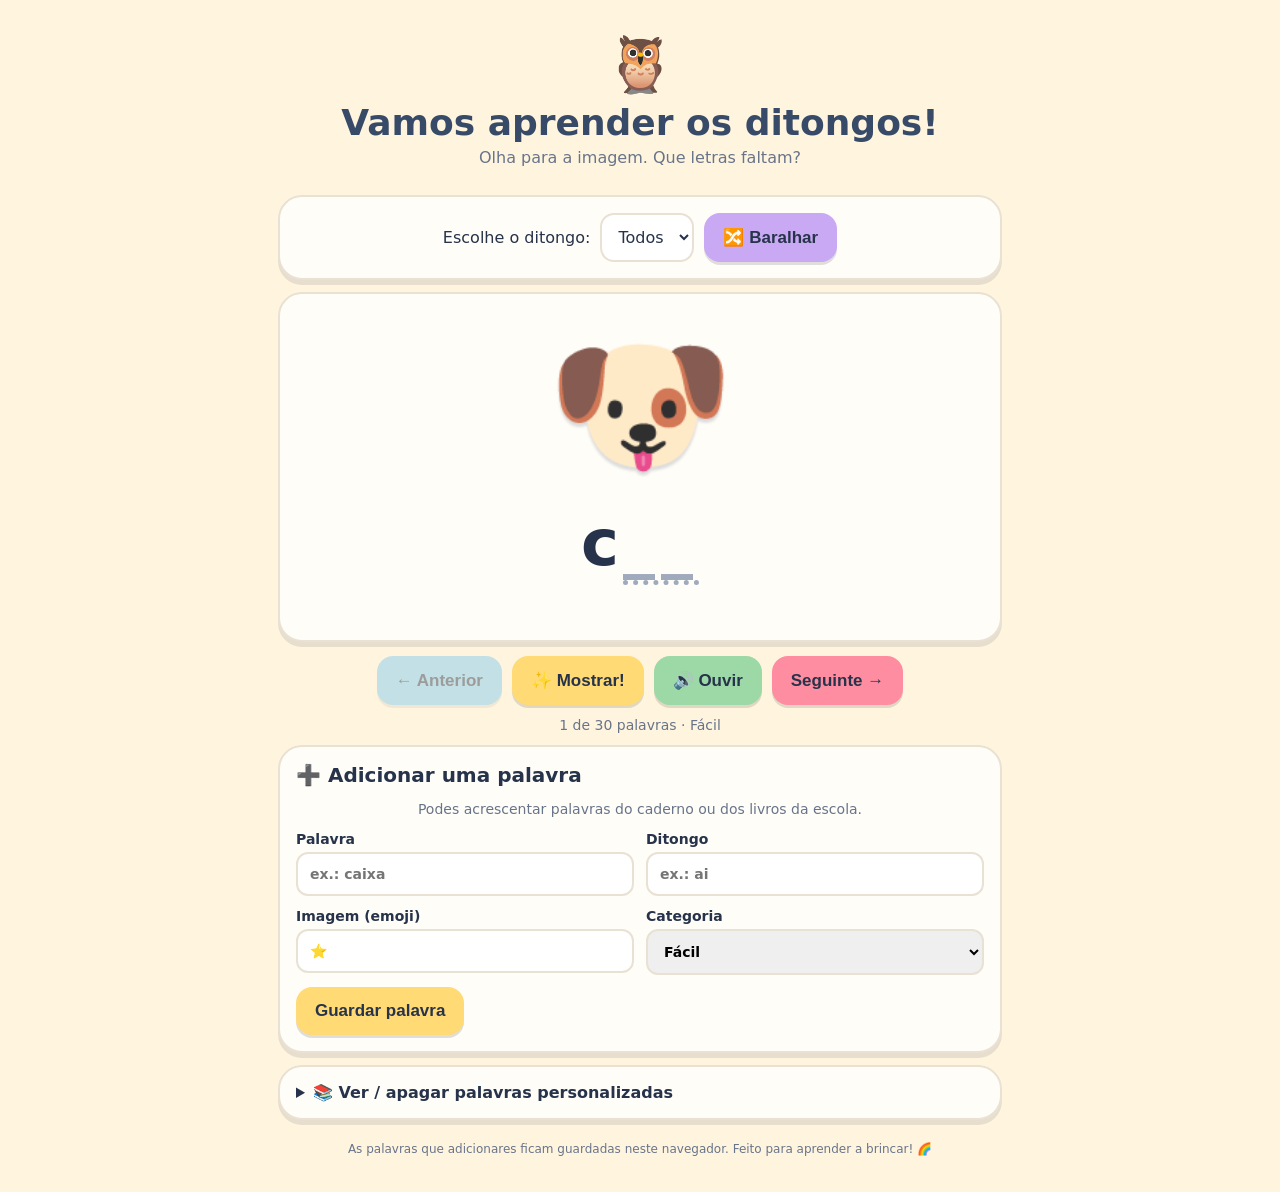
==== index.html @ ad89d629 "first pass" ====
<!doctype html>
<html lang="pt-PT">
<head>
<meta charset="utf-8"><meta name="viewport" content="width=device-width,initial-scale=1,viewport-fit=cover">
<meta name="theme-color" content="#fff5df"><title>Vamos aprender os ditongos!</title>
<style>
:root{--ink:#26334a;--muted:#68748a;--paper:#fffdf8;--bg:#fff5df;--pink:#ff8da1;--blue:#7bc8ef;--green:#9dd9a6;--yellow:#ffda75;--purple:#c9a8f4;--border:#e9e1d3}
*{box-sizing:border-box}body{margin:0;background:var(--bg);color:var(--ink);font-family:ui-rounded,"SF Pro Rounded",system-ui,-apple-system,sans-serif;min-height:100vh}
main{max-width:760px;margin:auto;padding:20px 18px 36px}.top{text-align:center;padding:12px 0 16px}.top .mascot{font-size:55px}.top h1{font-size:clamp(25px,6vw,36px);margin:5px 0;color:#374a68}.top p{margin:0;color:var(--muted)}
.panel{background:var(--paper);border:2px solid var(--border);border-radius:24px;padding:16px;box-shadow:0 5px 0 #e8dece;margin:12px 0}.toolbar{display:flex;gap:10px;flex-wrap:wrap;align-items:center;justify-content:center}.toolbar select{padding:12px;border-radius:14px;border:2px solid var(--border);font:inherit;color:var(--ink);background:white}
.card{min-height:350px;display:flex;flex-direction:column;align-items:center;justify-content:center;text-align:center;position:relative;padding:18px}.picture{font-size:clamp(90px,20vw,150px);line-height:1.2;filter:drop-shadow(0 4px 1px #ddd)}.prompt{font-size:clamp(38px,10vw,64px);letter-spacing:4px;font-weight:900;margin:12px 0 4px}.blank{color:#a0aabd;border-bottom:5px dotted #a0aabd;letter-spacing:6px}.target{color:#e66a86;background:#fff0f2;border-radius:12px;padding:0 7px}.answer{font-size:18px;color:var(--muted);min-height:28px;margin-top:8px}.buttons{display:flex;gap:10px;justify-content:center;flex-wrap:wrap;margin-top:14px}.button{border:0;border-radius:16px;padding:14px 19px;font-size:17px;font-weight:800;cursor:pointer;color:var(--ink);box-shadow:0 3px 0 rgba(0,0,0,.12);touch-action:manipulation}.button:active{transform:translateY(2px);box-shadow:none}.primary{background:var(--yellow)}.secondary{background:var(--blue)}.pink{background:var(--pink)}.green{background:var(--green)}.purple{background:var(--purple)}.button:disabled{opacity:.45;cursor:default}.count{text-align:center;color:var(--muted);font-size:14px;margin:12px}.small{text-align:center;color:var(--muted);font-size:14px}.formgrid{display:grid;grid-template-columns:1fr 1fr;gap:12px}.formgrid label{font-weight:700;font-size:14px}.formgrid input,.formgrid select{width:100%;padding:12px;border:2px solid var(--border);border-radius:12px;font:inherit;margin-top:5px}.formgrid .wide{grid-column:1/-1}.addhead{display:flex;align-items:center;justify-content:space-between;gap:8px}.addhead h2{font-size:20px;margin:0}.listdetails{margin-top:8px}.listdetails summary{cursor:pointer;font-weight:700}.wordlist{display:flex;gap:7px;flex-wrap:wrap;margin-top:12px}.chip{background:#f0ecff;padding:7px 10px;border-radius:12px;font-size:14px}.chip button{border:0;background:none;color:#a04455;cursor:pointer;font-size:16px;margin-left:4px}.footer{text-align:center;color:var(--muted);font-size:12px;margin-top:22px}
@media(max-width:520px){main{padding:12px}.panel{padding:12px}.formgrid{grid-template-columns:1fr}.formgrid .wide{grid-column:auto}.card{min-height:300px}.button{padding:13px 15px}}
</style></head><body><main>
<header class="top"><div class="mascot">🦉</div><h1>Vamos aprender os ditongos!</h1><p>Olha para a imagem. Que letras faltam?</p></header>
<section class="panel toolbar"><label for="filter">Escolhe o ditongo:</label><select id="filter"><option value="all">Todos</option></select><button class="button purple" id="shuffle">🔀 Baralhar</button></section>
<section class="panel card" aria-live="polite"><div id="picture" class="picture">🐶</div><div id="prompt" class="prompt">C<span class="blank">__</span></div><div id="answer" class="answer"></div></section>
<div class="buttons"><button class="button secondary" id="prev">← Anterior</button><button class="button primary" id="reveal">✨ Mostrar!</button><button class="button green" id="speak">🔊 Ouvir</button><button class="button pink" id="next">Seguinte →</button></div>
<div id="count" class="count"></div>
<section class="panel"><div class="addhead"><h2>➕ Adicionar uma palavra</h2></div><p class="small">Podes acrescentar palavras do caderno ou dos livros da escola.</p><form id="addForm" class="formgrid"><label>Palavra<input id="word" placeholder="ex.: caixa" required></label><label>Ditongo<input id="dip" placeholder="ex.: ai" required></label><label>Imagem (emoji)<input id="emoji" placeholder="📦" maxlength="8" value="⭐"></label><label>Categoria<select id="level"><option>Fácil</option><option>Intermédio</option><option>Avançado</option></select></label><div class="wide"><button class="button primary" type="submit">Guardar palavra</button></div></form></section>
<section class="panel listdetails"><details><summary>📚 Ver / apagar palavras personalizadas</summary><div id="customList" class="wordlist"></div></details></section>
<div class="footer">As palavras que adicionares ficam guardadas neste navegador. Feito para aprender a brincar! 🌈</div>
</main>
<script>
const starter=[
['cão','ão','🐶','Fácil'],['pão','ão','🍞','Fácil'],['mão','ão','✋','Fácil'],['chão','ão','🟫','Fácil'],['mãe','ãe','👩','Fácil'],['pai','ai','👨','Fácil'],['mais','ai','➕','Fácil'],['pau','au','🪵','Fácil'],['mau','au','😈','Fácil'],['rei','ei','👑','Fácil'],['seis','ei','6️⃣','Fácil'],['leite','ei','🥛','Fácil'],['peixe','ei','🐟','Fácil'],['meu','eu','🧸','Fácil'],['céu','eu','🌤️','Fácil'],['deu','eu','🎁','Fácil'],['boi','oi','🐂','Fácil'],['dois','oi','2️⃣','Fácil'],['foi','oi','🚶','Fácil'],['sou','ou','🙋','Fácil'],['vou','ou','🚶','Fácil'],['ou','ou','🔀','Fácil'],['aula','au','🏫','Intermédio'],['caixa','ai','📦','Intermédio'],['rainha','ai','👸','Intermédio'],['noite','oi','🌙','Intermédio'],['oito','oi','8️⃣','Intermédio'],['limões','ões','🍋','Intermédio'],['coração','ão','❤️','Intermédio'],['avião','ão','✈️','Intermédio']
].map(([word,dip,emoji,level])=>({word,dip,emoji,level,custom:false}));
let custom=JSON.parse(localStorage.getItem('diph_custom')||'[]');let deck=[...starter,...custom];let revealed=false,index=0,filtered='all';
const $=id=>document.getElementById(id);
function save(){localStorage.setItem('diph_custom',JSON.stringify(custom));deck=[...starter,...custom]}
function options(){let dips=[...new Set(deck.map(x=>x.dip))].sort((a,b)=>a.localeCompare(b,'pt'));$('filter').innerHTML='<option value="all">Todos</option>'+dips.map(x=>`<option value="${esc(x)}">${esc(x)}</option>`).join('')}
function esc(s){return String(s).replace(/[&<>"']/g,c=>({'&':'&amp;','<':'&lt;','>':'&gt;','"':'&quot;',"'":'&#39;'}[c]))}
function active(){return deck.filter(x=>filtered==='all'||x.dip.toLowerCase()===filtered.toLowerCase())}
function show(){let a=active();if(!a.length){$('picture').textContent='🤔';$('prompt').textContent='';$('answer').textContent='Não há palavras para este filtro.';$('count').textContent='';return}index=Math.max(0,Math.min(index,a.length-1));let x=a[index];$('picture').textContent=x.emoji||'⭐';let pos=x.word.toLowerCase().indexOf(x.dip.toLowerCase());if(pos<0){$('prompt').innerHTML=esc(x.word);$('answer').textContent='(O ditongo não foi encontrado na palavra.)'}else{let before=x.word.slice(0,pos),after=x.word.slice(pos+x.dip.length);$('prompt').innerHTML=esc(before)+'<span class="blank">'+(revealed?'<span class="target">'+esc(x.dip)+'</span>':'__')+'</span>'+esc(after);$('answer').textContent=revealed?'Muito bem! '+x.word:' '} $('count').textContent=`${index+1} de ${a.length} palavras · ${x.level||'Personalizada'}`;$('reveal').textContent=revealed?'🙈 Esconder':'✨ Mostrar!';$('prev').disabled=index===0;$('next').disabled=index===a.length-1}
function renderList(){let el=$('customList');if(!custom.length){el.innerHTML='<span class="small">Ainda não adicionaste palavras.</span>';return}el.innerHTML=custom.map((x,i)=>`<span class="chip">${esc(x.emoji)} ${esc(x.word)} (${esc(x.dip)}) <button aria-label="Apagar ${esc(x.word)}" data-del="${i}">×</button></span>`).join('');el.querySelectorAll('[data-del]').forEach(b=>b.onclick=()=>{custom.splice(+b.dataset.del,1);save();options();renderList();index=0;show()})}
$('filter').onchange=e=>{filtered=e.target.value;index=0;revealed=false;show()};$('reveal').onclick=()=>{revealed=!revealed;show()};$('next').onclick=()=>{index++;revealed=false;show()};$('prev').onclick=()=>{index--;revealed=false;show()};$('shuffle').onclick=()=>{let a=active();for(let i=a.length-1;i>0;i--){let j=Math.floor(Math.random()*(i+1));[a[i],a[j]]=[a[j],a[i]]}let first=a[0];if(first){let all=deck.filter(x=>filtered==='all'||x.dip.toLowerCase()===filtered.toLowerCase());index=all.indexOf(first)}revealed=false;show()};
$('speak').onclick=()=>{let a=active(),x=a[index];if(!x||!('speechSynthesis'in window))return;window.speechSynthesis.cancel();let u=new SpeechSynthesisUtterance(x.word);u.lang='pt-PT';let voices=window.speechSynthesis.getVoices();let v=voices.find(v=>v.lang==='pt-PT');if(v)u.voice=v;window.speechSynthesis.speak(u)};
$('addForm').onsubmit=e=>{e.preventDefault();let word=$('word').value.trim(),dip=$('dip').value.trim();if(!word||!dip)return;if(!word.toLowerCase().includes(dip.toLowerCase())){alert('O ditongo tem de aparecer dentro da palavra. Confirma a palavra e o ditongo.');return}custom.push({word,dip,emoji:$('emoji').value.trim()||'⭐',level:$('level').value,custom:true});save();options();renderList();$('addForm').reset();$('emoji').value='⭐';filtered='all';$('filter').value='all';index=deck.length-1;revealed=false;show()};
options();renderList();show();if('speechSynthesis'in window)window.speechSynthesis.onvoiceschanged=()=>{};
</script></body></html>
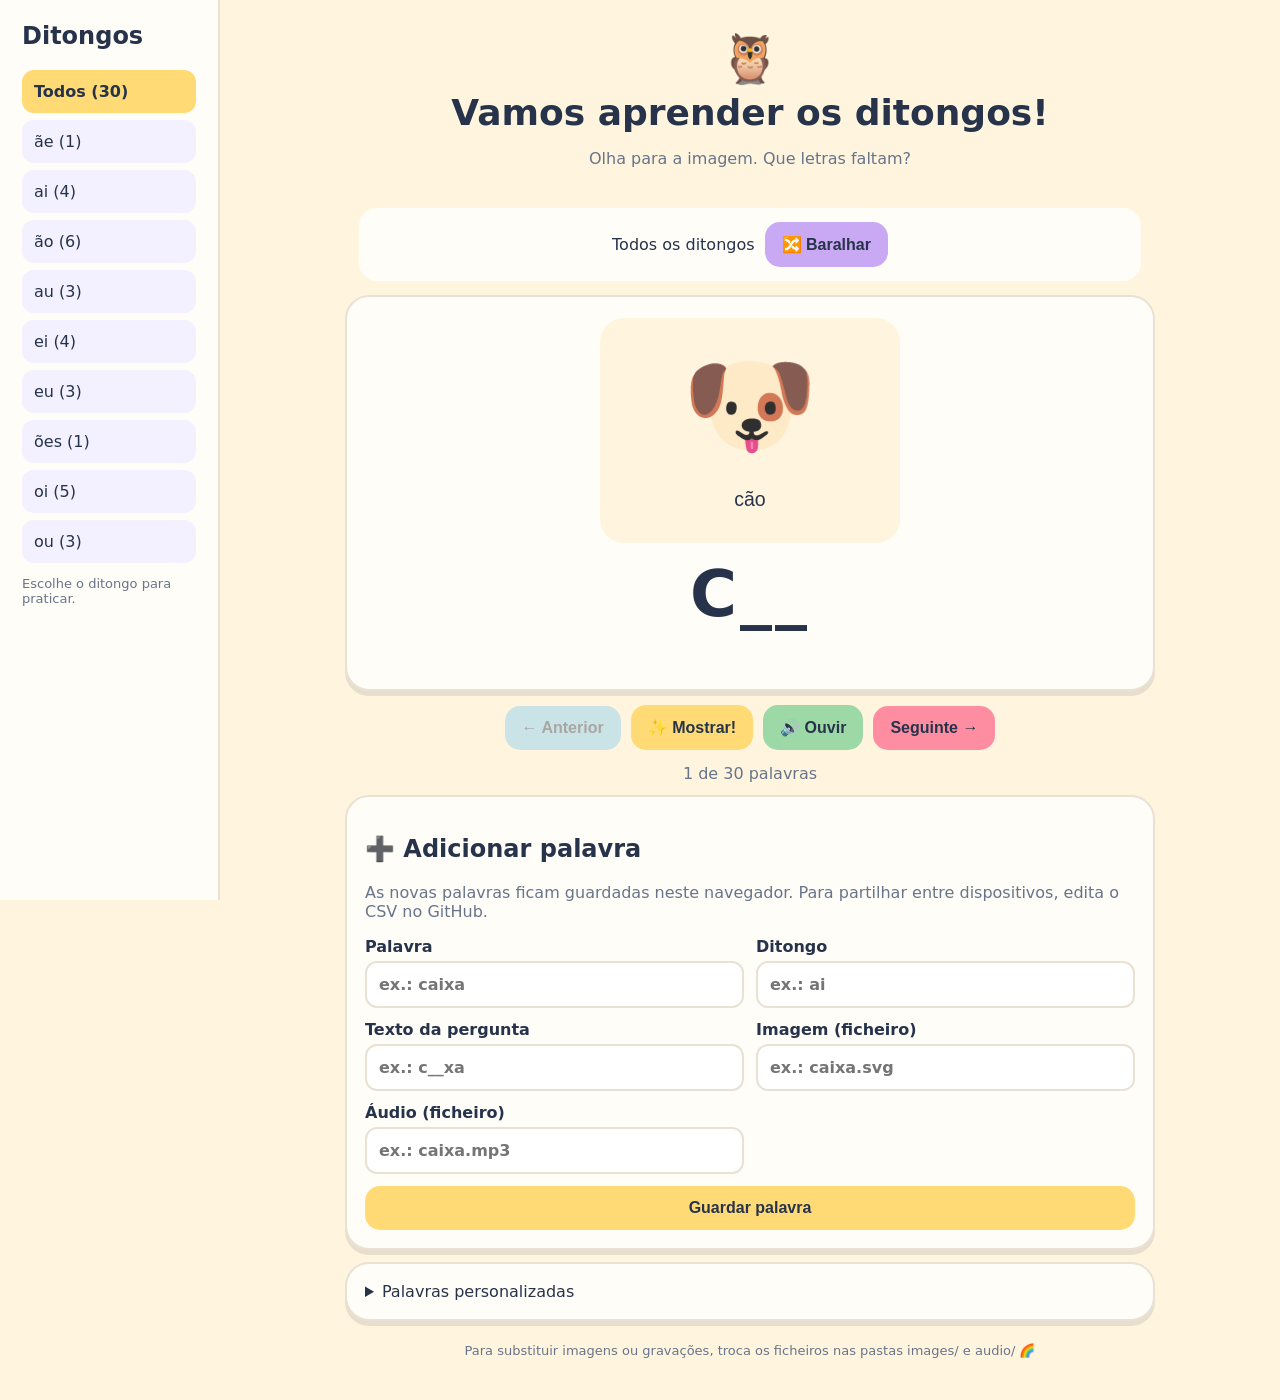
==== commit 9ce3dd59: "phase 2" ====
--- a/index.html
+++ b/index.html
@@ -1,39 +1 @@
-<!doctype html>
-<html lang="pt-PT">
-<head>
-<meta charset="utf-8"><meta name="viewport" content="width=device-width,initial-scale=1,viewport-fit=cover">
-<meta name="theme-color" content="#fff5df"><title>Vamos aprender os ditongos!</title>
-<style>
-:root{--ink:#26334a;--muted:#68748a;--paper:#fffdf8;--bg:#fff5df;--pink:#ff8da1;--blue:#7bc8ef;--green:#9dd9a6;--yellow:#ffda75;--purple:#c9a8f4;--border:#e9e1d3}
-*{box-sizing:border-box}body{margin:0;background:var(--bg);color:var(--ink);font-family:ui-rounded,"SF Pro Rounded",system-ui,-apple-system,sans-serif;min-height:100vh}
-main{max-width:760px;margin:auto;padding:20px 18px 36px}.top{text-align:center;padding:12px 0 16px}.top .mascot{font-size:55px}.top h1{font-size:clamp(25px,6vw,36px);margin:5px 0;color:#374a68}.top p{margin:0;color:var(--muted)}
-.panel{background:var(--paper);border:2px solid var(--border);border-radius:24px;padding:16px;box-shadow:0 5px 0 #e8dece;margin:12px 0}.toolbar{display:flex;gap:10px;flex-wrap:wrap;align-items:center;justify-content:center}.toolbar select{padding:12px;border-radius:14px;border:2px solid var(--border);font:inherit;color:var(--ink);background:white}
-.card{min-height:350px;display:flex;flex-direction:column;align-items:center;justify-content:center;text-align:center;position:relative;padding:18px}.picture{font-size:clamp(90px,20vw,150px);line-height:1.2;filter:drop-shadow(0 4px 1px #ddd)}.prompt{font-size:clamp(38px,10vw,64px);letter-spacing:4px;font-weight:900;margin:12px 0 4px}.blank{color:#a0aabd;border-bottom:5px dotted #a0aabd;letter-spacing:6px}.target{color:#e66a86;background:#fff0f2;border-radius:12px;padding:0 7px}.answer{font-size:18px;color:var(--muted);min-height:28px;margin-top:8px}.buttons{display:flex;gap:10px;justify-content:center;flex-wrap:wrap;margin-top:14px}.button{border:0;border-radius:16px;padding:14px 19px;font-size:17px;font-weight:800;cursor:pointer;color:var(--ink);box-shadow:0 3px 0 rgba(0,0,0,.12);touch-action:manipulation}.button:active{transform:translateY(2px);box-shadow:none}.primary{background:var(--yellow)}.secondary{background:var(--blue)}.pink{background:var(--pink)}.green{background:var(--green)}.purple{background:var(--purple)}.button:disabled{opacity:.45;cursor:default}.count{text-align:center;color:var(--muted);font-size:14px;margin:12px}.small{text-align:center;color:var(--muted);font-size:14px}.formgrid{display:grid;grid-template-columns:1fr 1fr;gap:12px}.formgrid label{font-weight:700;font-size:14px}.formgrid input,.formgrid select{width:100%;padding:12px;border:2px solid var(--border);border-radius:12px;font:inherit;margin-top:5px}.formgrid .wide{grid-column:1/-1}.addhead{display:flex;align-items:center;justify-content:space-between;gap:8px}.addhead h2{font-size:20px;margin:0}.listdetails{margin-top:8px}.listdetails summary{cursor:pointer;font-weight:700}.wordlist{display:flex;gap:7px;flex-wrap:wrap;margin-top:12px}.chip{background:#f0ecff;padding:7px 10px;border-radius:12px;font-size:14px}.chip button{border:0;background:none;color:#a04455;cursor:pointer;font-size:16px;margin-left:4px}.footer{text-align:center;color:var(--muted);font-size:12px;margin-top:22px}
-@media(max-width:520px){main{padding:12px}.panel{padding:12px}.formgrid{grid-template-columns:1fr}.formgrid .wide{grid-column:auto}.card{min-height:300px}.button{padding:13px 15px}}
-</style></head><body><main>
-<header class="top"><div class="mascot">🦉</div><h1>Vamos aprender os ditongos!</h1><p>Olha para a imagem. Que letras faltam?</p></header>
-<section class="panel toolbar"><label for="filter">Escolhe o ditongo:</label><select id="filter"><option value="all">Todos</option></select><button class="button purple" id="shuffle">🔀 Baralhar</button></section>
-<section class="panel card" aria-live="polite"><div id="picture" class="picture">🐶</div><div id="prompt" class="prompt">C<span class="blank">__</span></div><div id="answer" class="answer"></div></section>
-<div class="buttons"><button class="button secondary" id="prev">← Anterior</button><button class="button primary" id="reveal">✨ Mostrar!</button><button class="button green" id="speak">🔊 Ouvir</button><button class="button pink" id="next">Seguinte →</button></div>
-<div id="count" class="count"></div>
-<section class="panel"><div class="addhead"><h2>➕ Adicionar uma palavra</h2></div><p class="small">Podes acrescentar palavras do caderno ou dos livros da escola.</p><form id="addForm" class="formgrid"><label>Palavra<input id="word" placeholder="ex.: caixa" required></label><label>Ditongo<input id="dip" placeholder="ex.: ai" required></label><label>Imagem (emoji)<input id="emoji" placeholder="📦" maxlength="8" value="⭐"></label><label>Categoria<select id="level"><option>Fácil</option><option>Intermédio</option><option>Avançado</option></select></label><div class="wide"><button class="button primary" type="submit">Guardar palavra</button></div></form></section>
-<section class="panel listdetails"><details><summary>📚 Ver / apagar palavras personalizadas</summary><div id="customList" class="wordlist"></div></details></section>
-<div class="footer">As palavras que adicionares ficam guardadas neste navegador. Feito para aprender a brincar! 🌈</div>
-</main>
-<script>
-const starter=[
-['cão','ão','🐶','Fácil'],['pão','ão','🍞','Fácil'],['mão','ão','✋','Fácil'],['chão','ão','🟫','Fácil'],['mãe','ãe','👩','Fácil'],['pai','ai','👨','Fácil'],['mais','ai','➕','Fácil'],['pau','au','🪵','Fácil'],['mau','au','😈','Fácil'],['rei','ei','👑','Fácil'],['seis','ei','6️⃣','Fácil'],['leite','ei','🥛','Fácil'],['peixe','ei','🐟','Fácil'],['meu','eu','🧸','Fácil'],['céu','eu','🌤️','Fácil'],['deu','eu','🎁','Fácil'],['boi','oi','🐂','Fácil'],['dois','oi','2️⃣','Fácil'],['foi','oi','🚶','Fácil'],['sou','ou','🙋','Fácil'],['vou','ou','🚶','Fácil'],['ou','ou','🔀','Fácil'],['aula','au','🏫','Intermédio'],['caixa','ai','📦','Intermédio'],['rainha','ai','👸','Intermédio'],['noite','oi','🌙','Intermédio'],['oito','oi','8️⃣','Intermédio'],['limões','ões','🍋','Intermédio'],['coração','ão','❤️','Intermédio'],['avião','ão','✈️','Intermédio']
-].map(([word,dip,emoji,level])=>({word,dip,emoji,level,custom:false}));
-let custom=JSON.parse(localStorage.getItem('diph_custom')||'[]');let deck=[...starter,...custom];let revealed=false,index=0,filtered='all';
-const $=id=>document.getElementById(id);
-function save(){localStorage.setItem('diph_custom',JSON.stringify(custom));deck=[...starter,...custom]}
-function options(){let dips=[...new Set(deck.map(x=>x.dip))].sort((a,b)=>a.localeCompare(b,'pt'));$('filter').innerHTML='<option value="all">Todos</option>'+dips.map(x=>`<option value="${esc(x)}">${esc(x)}</option>`).join('')}
-function esc(s){return String(s).replace(/[&<>"']/g,c=>({'&':'&amp;','<':'&lt;','>':'&gt;','"':'&quot;',"'":'&#39;'}[c]))}
-function active(){return deck.filter(x=>filtered==='all'||x.dip.toLowerCase()===filtered.toLowerCase())}
-function show(){let a=active();if(!a.length){$('picture').textContent='🤔';$('prompt').textContent='';$('answer').textContent='Não há palavras para este filtro.';$('count').textContent='';return}index=Math.max(0,Math.min(index,a.length-1));let x=a[index];$('picture').textContent=x.emoji||'⭐';let pos=x.word.toLowerCase().indexOf(x.dip.toLowerCase());if(pos<0){$('prompt').innerHTML=esc(x.word);$('answer').textContent='(O ditongo não foi encontrado na palavra.)'}else{let before=x.word.slice(0,pos),after=x.word.slice(pos+x.dip.length);$('prompt').innerHTML=esc(before)+'<span class="blank">'+(revealed?'<span class="target">'+esc(x.dip)+'</span>':'__')+'</span>'+esc(after);$('answer').textContent=revealed?'Muito bem! '+x.word:' '} $('count').textContent=`${index+1} de ${a.length} palavras · ${x.level||'Personalizada'}`;$('reveal').textContent=revealed?'🙈 Esconder':'✨ Mostrar!';$('prev').disabled=index===0;$('next').disabled=index===a.length-1}
-function renderList(){let el=$('customList');if(!custom.length){el.innerHTML='<span class="small">Ainda não adicionaste palavras.</span>';return}el.innerHTML=custom.map((x,i)=>`<span class="chip">${esc(x.emoji)} ${esc(x.word)} (${esc(x.dip)}) <button aria-label="Apagar ${esc(x.word)}" data-del="${i}">×</button></span>`).join('');el.querySelectorAll('[data-del]').forEach(b=>b.onclick=()=>{custom.splice(+b.dataset.del,1);save();options();renderList();index=0;show()})}
-$('filter').onchange=e=>{filtered=e.target.value;index=0;revealed=false;show()};$('reveal').onclick=()=>{revealed=!revealed;show()};$('next').onclick=()=>{index++;revealed=false;show()};$('prev').onclick=()=>{index--;revealed=false;show()};$('shuffle').onclick=()=>{let a=active();for(let i=a.length-1;i>0;i--){let j=Math.floor(Math.random()*(i+1));[a[i],a[j]]=[a[j],a[i]]}let first=a[0];if(first){let all=deck.filter(x=>filtered==='all'||x.dip.toLowerCase()===filtered.toLowerCase());index=all.indexOf(first)}revealed=false;show()};
-$('speak').onclick=()=>{let a=active(),x=a[index];if(!x||!('speechSynthesis'in window))return;window.speechSynthesis.cancel();let u=new SpeechSynthesisUtterance(x.word);u.lang='pt-PT';let voices=window.speechSynthesis.getVoices();let v=voices.find(v=>v.lang==='pt-PT');if(v)u.voice=v;window.speechSynthesis.speak(u)};
-$('addForm').onsubmit=e=>{e.preventDefault();let word=$('word').value.trim(),dip=$('dip').value.trim();if(!word||!dip)return;if(!word.toLowerCase().includes(dip.toLowerCase())){alert('O ditongo tem de aparecer dentro da palavra. Confirma a palavra e o ditongo.');return}custom.push({word,dip,emoji:$('emoji').value.trim()||'⭐',level:$('level').value,custom:true});save();options();renderList();$('addForm').reset();$('emoji').value='⭐';filtered='all';$('filter').value='all';index=deck.length-1;revealed=false;show()};
-options();renderList();show();if('speechSynthesis'in window)window.speechSynthesis.onvoiceschanged=()=>{};
-</script></body></html>
+<!doctype html><html lang="pt-PT"><head><meta charset="utf-8"><meta name="viewport" content="width=device-width,initial-scale=1"><meta name="theme-color" content="#fff5df"><title>Vamos aprender os ditongos!</title><link rel="stylesheet" href="css/style.css"></head><body><div class="layout"><aside class="sidebar"><h2>Ditongos</h2><nav id="filters"></nav><p class="sidehint">Escolhe o ditongo para praticar.</p></aside><main><header><div class="mascot">🦉</div><h1>Vamos aprender os ditongos!</h1><p>Olha para a imagem. Que letras faltam?</p><button id="menuToggle" class="menu">☰ Ditongos</button></header><section class="toolbar"><span id="filterLabel">Todos</span><button id="shuffle" class="button purple">🔀 Baralhar</button></section><section class="card" aria-live="polite"><img id="picture" src="images/cao.svg" alt="Imagem da palavra"><div id="prompt" class="prompt">C__</div><div id="answer" class="answer"></div></section><div class="buttons"><button id="prev" class="button secondary">← Anterior</button><button id="reveal" class="button primary">✨ Mostrar!</button><button id="speak" class="button green">🔊 Ouvir</button><button id="next" class="button pink">Seguinte →</button></div><div id="count" class="count"></div><section class="panel"><h2>➕ Adicionar palavra</h2><p class="small">As novas palavras ficam guardadas neste navegador. Para partilhar entre dispositivos, edita o CSV no GitHub.</p><form id="addForm"><label>Palavra<input id="word" placeholder="ex.: caixa" required></label><label>Ditongo<input id="dip" placeholder="ex.: ai" required></label><label>Texto da pergunta<input id="question" placeholder="ex.: c__xa" required></label><label>Imagem (ficheiro)<input id="image" placeholder="ex.: caixa.svg" required></label><label>Áudio (ficheiro)<input id="sound" placeholder="ex.: caixa.mp3"></label><button class="button primary" type="submit">Guardar palavra</button></form></section><section class="panel"><details><summary>Palavras personalizadas</summary><div id="customList"></div></details></section><footer>Para substituir imagens ou gravações, troca os ficheiros nas pastas images/ e audio/ 🌈</footer></main></div><script src="js/app.js"></script></body></html>
--- a/css/style.css
+++ b/css/style.css
@@ -0,0 +1 @@
+:root{--ink:#26334a;--muted:#68748a;--paper:#fffdf8;--bg:#fff5df;--pink:#ff8da1;--blue:#7bc8ef;--green:#9dd9a6;--yellow:#ffda75;--purple:#c9a8f4;--border:#e9e1d3}*{box-sizing:border-box}body{margin:0;background:var(--bg);color:var(--ink);font-family:system-ui,-apple-system,sans-serif}.layout{display:flex;min-height:100vh}.sidebar{width:220px;padding:22px;background:#fffdf8;border-right:2px solid var(--border);position:sticky;top:0;height:100vh;overflow:auto;flex-shrink:0}.sidebar h2{margin-top:0}.sidebar nav{display:grid;gap:7px}.filter{border:0;border-radius:12px;padding:12px;text-align:left;background:#f3f0ff;color:var(--ink);font:inherit;cursor:pointer}.filter.active{background:var(--yellow);font-weight:800}.sidehint{font-size:13px;color:var(--muted)}main{max-width:850px;width:100%;margin:auto;padding:20px}header{text-align:center;padding:10px}.mascot{font-size:48px}h1{margin:5px;font-size:clamp(25px,4vw,36px)}header p,.small{color:var(--muted)}.menu{display:none}.toolbar,.buttons{display:flex;gap:10px;justify-content:center;align-items:center;flex-wrap:wrap;margin:14px}.toolbar{background:var(--paper);padding:14px;border-radius:18px}.card,.panel{background:var(--paper);border:2px solid var(--border);border-radius:24px;padding:18px;margin:12px 0;box-shadow:0 5px 0 #e8dece}.card{min-height:350px;display:flex;flex-direction:column;align-items:center;justify-content:center;text-align:center}.card img{width:min(300px,75vw);height:230px;object-fit:contain}.prompt{font-size:clamp(40px,9vw,64px);font-weight:900;letter-spacing:3px;margin:12px}.target{color:#e66a86;background:#fff0f2;border-radius:10px;padding:0 5px}.answer{color:var(--muted);min-height:28px}.button{border:0;border-radius:15px;padding:13px 17px;font-size:16px;font-weight:800;cursor:pointer;color:var(--ink)}.primary{background:var(--yellow)}.secondary{background:var(--blue)}.green{background:var(--green)}.pink{background:var(--pink)}.purple{background:var(--purple)}.button:disabled{opacity:.4}.count{text-align:center;color:var(--muted)}form{display:grid;gap:12px;grid-template-columns:1fr 1fr}label{font-weight:700}input{width:100%;padding:12px;border:2px solid var(--border);border-radius:12px;margin-top:5px;font:inherit}form button{grid-column:1/-1}.worditem{padding:8px;border-bottom:1px solid var(--border)}footer{text-align:center;color:var(--muted);font-size:13px;margin:22px}@media(max-width:700px){.sidebar{display:none;position:fixed;z-index:5;box-shadow:0 0 0 100vmax #0006;width:260px}.sidebar.open{display:block}.menu{display:inline-block;padding:9px;border:0;border-radius:10px;background:var(--purple)}main{padding:12px}.card{min-height:300px}.card img{height:190px}form{grid-template-columns:1fr}}
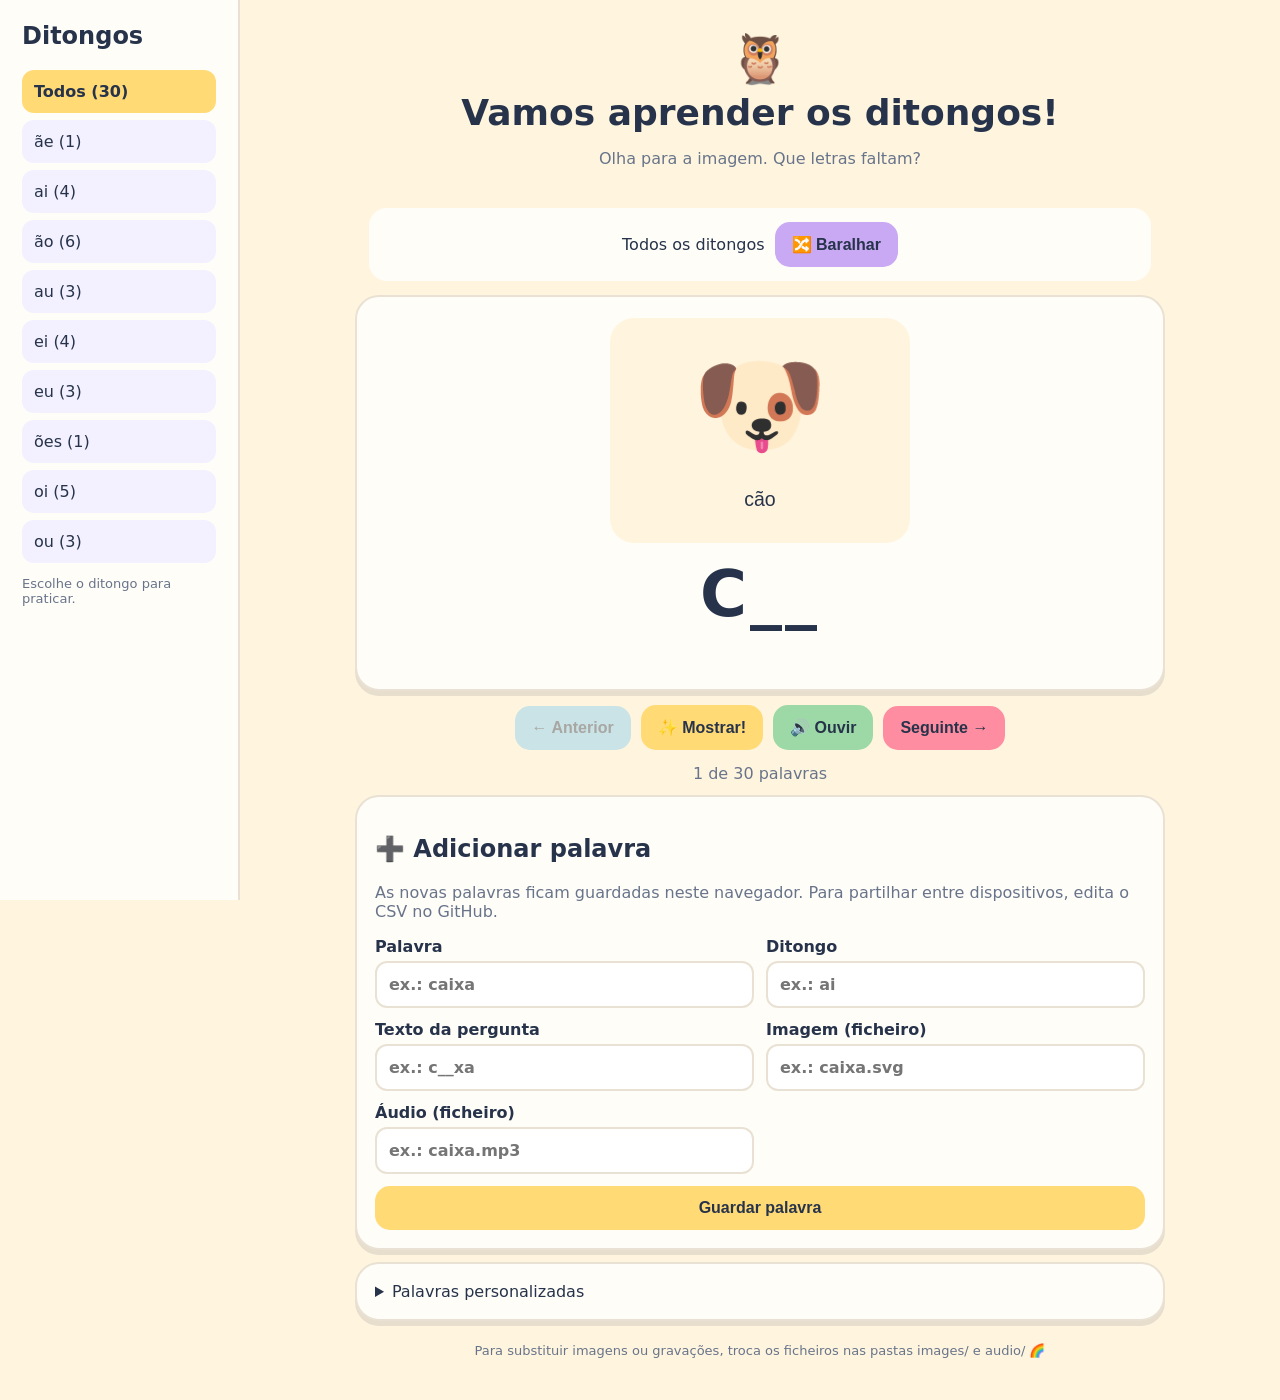
==== commit c23deac3: "sidebar" ====
--- a/index.html
+++ b/index.html
@@ -1 +1 @@
-<!doctype html><html lang="pt-PT"><head><meta charset="utf-8"><meta name="viewport" content="width=device-width,initial-scale=1"><meta name="theme-color" content="#fff5df"><title>Vamos aprender os ditongos!</title><link rel="stylesheet" href="css/style.css"></head><body><div class="layout"><aside class="sidebar"><h2>Ditongos</h2><nav id="filters"></nav><p class="sidehint">Escolhe o ditongo para praticar.</p></aside><main><header><div class="mascot">🦉</div><h1>Vamos aprender os ditongos!</h1><p>Olha para a imagem. Que letras faltam?</p><button id="menuToggle" class="menu">☰ Ditongos</button></header><section class="toolbar"><span id="filterLabel">Todos</span><button id="shuffle" class="button purple">🔀 Baralhar</button></section><section class="card" aria-live="polite"><img id="picture" src="images/cao.svg" alt="Imagem da palavra"><div id="prompt" class="prompt">C__</div><div id="answer" class="answer"></div></section><div class="buttons"><button id="prev" class="button secondary">← Anterior</button><button id="reveal" class="button primary">✨ Mostrar!</button><button id="speak" class="button green">🔊 Ouvir</button><button id="next" class="button pink">Seguinte →</button></div><div id="count" class="count"></div><section class="panel"><h2>➕ Adicionar palavra</h2><p class="small">As novas palavras ficam guardadas neste navegador. Para partilhar entre dispositivos, edita o CSV no GitHub.</p><form id="addForm"><label>Palavra<input id="word" placeholder="ex.: caixa" required></label><label>Ditongo<input id="dip" placeholder="ex.: ai" required></label><label>Texto da pergunta<input id="question" placeholder="ex.: c__xa" required></label><label>Imagem (ficheiro)<input id="image" placeholder="ex.: caixa.svg" required></label><label>Áudio (ficheiro)<input id="sound" placeholder="ex.: caixa.mp3"></label><button class="button primary" type="submit">Guardar palavra</button></form></section><section class="panel"><details><summary>Palavras personalizadas</summary><div id="customList"></div></details></section><footer>Para substituir imagens ou gravações, troca os ficheiros nas pastas images/ e audio/ 🌈</footer></main></div><script src="js/app.js"></script></body></html>+<!doctype html><html lang="pt-PT"><head><meta charset="utf-8"><meta name="viewport" content="width=device-width,initial-scale=1"><meta name="theme-color" content="#fff5df"><title>Vamos aprender os ditongos!</title><link rel="stylesheet" href="css/style.css"></head><body><div class="layout"><aside id="sidebar" class="sidebar"><h2>Ditongos</h2><nav id="filters"></nav><p class="sidehint">Escolhe o ditongo para praticar.</p></aside><main><header><div class="mascot">🦉</div><h1>Vamos aprender os ditongos!</h1><p>Olha para a imagem. Que letras faltam?</p><button id="menuToggle" class="menu">☰ Ditongos</button></header><section class="toolbar"><span id="filterLabel">Todos</span><button id="shuffle" class="button purple">🔀 Baralhar</button></section><section class="card" aria-live="polite"><img id="picture" src="images/cao.svg" alt="Imagem da palavra"><div id="prompt" class="prompt">C__</div><div id="answer" class="answer"></div></section><div class="buttons"><button id="prev" class="button secondary">← Anterior</button><button id="reveal" class="button primary">✨ Mostrar!</button><button id="speak" class="button green">🔊 Ouvir</button><button id="next" class="button pink">Seguinte →</button></div><div id="count" class="count"></div><section class="panel"><h2>➕ Adicionar palavra</h2><p class="small">As novas palavras ficam guardadas neste navegador. Para partilhar entre dispositivos, edita o CSV no GitHub.</p><form id="addForm"><label>Palavra<input id="word" placeholder="ex.: caixa" required></label><label>Ditongo<input id="dip" placeholder="ex.: ai" required></label><label>Texto da pergunta<input id="question" placeholder="ex.: c__xa" required></label><label>Imagem (ficheiro)<input id="image" placeholder="ex.: caixa.svg" required></label><label>Áudio (ficheiro)<input id="sound" placeholder="ex.: caixa.mp3"></label><button class="button primary" type="submit">Guardar palavra</button></form></section><section class="panel"><details><summary>Palavras personalizadas</summary><div id="customList"></div></details></section><footer>Para substituir imagens ou gravações, troca os ficheiros nas pastas images/ e audio/ 🌈</footer></main></div><script src="js/app.js"></script></body></html>
--- a/css/style.css
+++ b/css/style.css
@@ -1 +1 @@
-:root{--ink:#26334a;--muted:#68748a;--paper:#fffdf8;--bg:#fff5df;--pink:#ff8da1;--blue:#7bc8ef;--green:#9dd9a6;--yellow:#ffda75;--purple:#c9a8f4;--border:#e9e1d3}*{box-sizing:border-box}body{margin:0;background:var(--bg);color:var(--ink);font-family:system-ui,-apple-system,sans-serif}.layout{display:flex;min-height:100vh}.sidebar{width:220px;padding:22px;background:#fffdf8;border-right:2px solid var(--border);position:sticky;top:0;height:100vh;overflow:auto;flex-shrink:0}.sidebar h2{margin-top:0}.sidebar nav{display:grid;gap:7px}.filter{border:0;border-radius:12px;padding:12px;text-align:left;background:#f3f0ff;color:var(--ink);font:inherit;cursor:pointer}.filter.active{background:var(--yellow);font-weight:800}.sidehint{font-size:13px;color:var(--muted)}main{max-width:850px;width:100%;margin:auto;padding:20px}header{text-align:center;padding:10px}.mascot{font-size:48px}h1{margin:5px;font-size:clamp(25px,4vw,36px)}header p,.small{color:var(--muted)}.menu{display:none}.toolbar,.buttons{display:flex;gap:10px;justify-content:center;align-items:center;flex-wrap:wrap;margin:14px}.toolbar{background:var(--paper);padding:14px;border-radius:18px}.card,.panel{background:var(--paper);border:2px solid var(--border);border-radius:24px;padding:18px;margin:12px 0;box-shadow:0 5px 0 #e8dece}.card{min-height:350px;display:flex;flex-direction:column;align-items:center;justify-content:center;text-align:center}.card img{width:min(300px,75vw);height:230px;object-fit:contain}.prompt{font-size:clamp(40px,9vw,64px);font-weight:900;letter-spacing:3px;margin:12px}.target{color:#e66a86;background:#fff0f2;border-radius:10px;padding:0 5px}.answer{color:var(--muted);min-height:28px}.button{border:0;border-radius:15px;padding:13px 17px;font-size:16px;font-weight:800;cursor:pointer;color:var(--ink)}.primary{background:var(--yellow)}.secondary{background:var(--blue)}.green{background:var(--green)}.pink{background:var(--pink)}.purple{background:var(--purple)}.button:disabled{opacity:.4}.count{text-align:center;color:var(--muted)}form{display:grid;gap:12px;grid-template-columns:1fr 1fr}label{font-weight:700}input{width:100%;padding:12px;border:2px solid var(--border);border-radius:12px;margin-top:5px;font:inherit}form button{grid-column:1/-1}.worditem{padding:8px;border-bottom:1px solid var(--border)}footer{text-align:center;color:var(--muted);font-size:13px;margin:22px}@media(max-width:700px){.sidebar{display:none;position:fixed;z-index:5;box-shadow:0 0 0 100vmax #0006;width:260px}.sidebar.open{display:block}.menu{display:inline-block;padding:9px;border:0;border-radius:10px;background:var(--purple)}main{padding:12px}.card{min-height:300px}.card img{height:190px}form{grid-template-columns:1fr}}
+:root{--ink:#26334a;--muted:#68748a;--paper:#fffdf8;--bg:#fff5df;--pink:#ff8da1;--blue:#7bc8ef;--green:#9dd9a6;--yellow:#ffda75;--purple:#c9a8f4;--border:#e9e1d3}*{box-sizing:border-box}body{margin:0;background:var(--bg);color:var(--ink);font-family:system-ui,-apple-system,sans-serif}.layout{display:flex;min-height:100vh;align-items:flex-start}.sidebar{width:240px;min-width:240px;padding:22px;background:#fffdf8;border-right:2px solid var(--border);position:sticky;top:0;height:100vh;overflow:auto;flex-shrink:0}.sidebar h2{margin-top:0}.sidebar nav{display:grid;gap:7px}.filter{border:0;border-radius:12px;padding:12px;text-align:left;background:#f3f0ff;color:var(--ink);font:inherit;cursor:pointer}.filter.active{background:var(--yellow);font-weight:800}.sidehint{font-size:13px;color:var(--muted)}main{max-width:850px;flex:1;min-width:0;margin:0 auto;padding:20px}header{text-align:center;padding:10px}.mascot{font-size:48px}h1{margin:5px;font-size:clamp(25px,4vw,36px)}header p,.small{color:var(--muted)}.menu{display:none}.toolbar,.buttons{display:flex;gap:10px;justify-content:center;align-items:center;flex-wrap:wrap;margin:14px}.toolbar{background:var(--paper);padding:14px;border-radius:18px}.card,.panel{background:var(--paper);border:2px solid var(--border);border-radius:24px;padding:18px;margin:12px 0;box-shadow:0 5px 0 #e8dece}.card{min-height:350px;display:flex;flex-direction:column;align-items:center;justify-content:center;text-align:center}.card img{width:min(300px,75vw);height:230px;object-fit:contain}.prompt{font-size:clamp(40px,9vw,64px);font-weight:900;letter-spacing:3px;margin:12px}.target{color:#e66a86;background:#fff0f2;border-radius:10px;padding:0 5px}.answer{color:var(--muted);min-height:28px}.button{border:0;border-radius:15px;padding:13px 17px;font-size:16px;font-weight:800;cursor:pointer;color:var(--ink)}.primary{background:var(--yellow)}.secondary{background:var(--blue)}.green{background:var(--green)}.pink{background:var(--pink)}.purple{background:var(--purple)}.button:disabled{opacity:.4}.count{text-align:center;color:var(--muted)}form{display:grid;gap:12px;grid-template-columns:1fr 1fr}label{font-weight:700}input{width:100%;padding:12px;border:2px solid var(--border);border-radius:12px;margin-top:5px;font:inherit}form button{grid-column:1/-1}.worditem{padding:8px;border-bottom:1px solid var(--border)}footer{text-align:center;color:var(--muted);font-size:13px;margin:22px}@media(max-width:700px){.layout{display:block}.sidebar{display:none;position:fixed;z-index:5;box-shadow:0 0 0 100vmax #0006;width:260px}.sidebar.open{display:block}.menu{display:inline-block;padding:9px;border:0;border-radius:10px;background:var(--purple)}main{padding:12px}.card{min-height:300px}.card img{height:190px}form{grid-template-columns:1fr}}
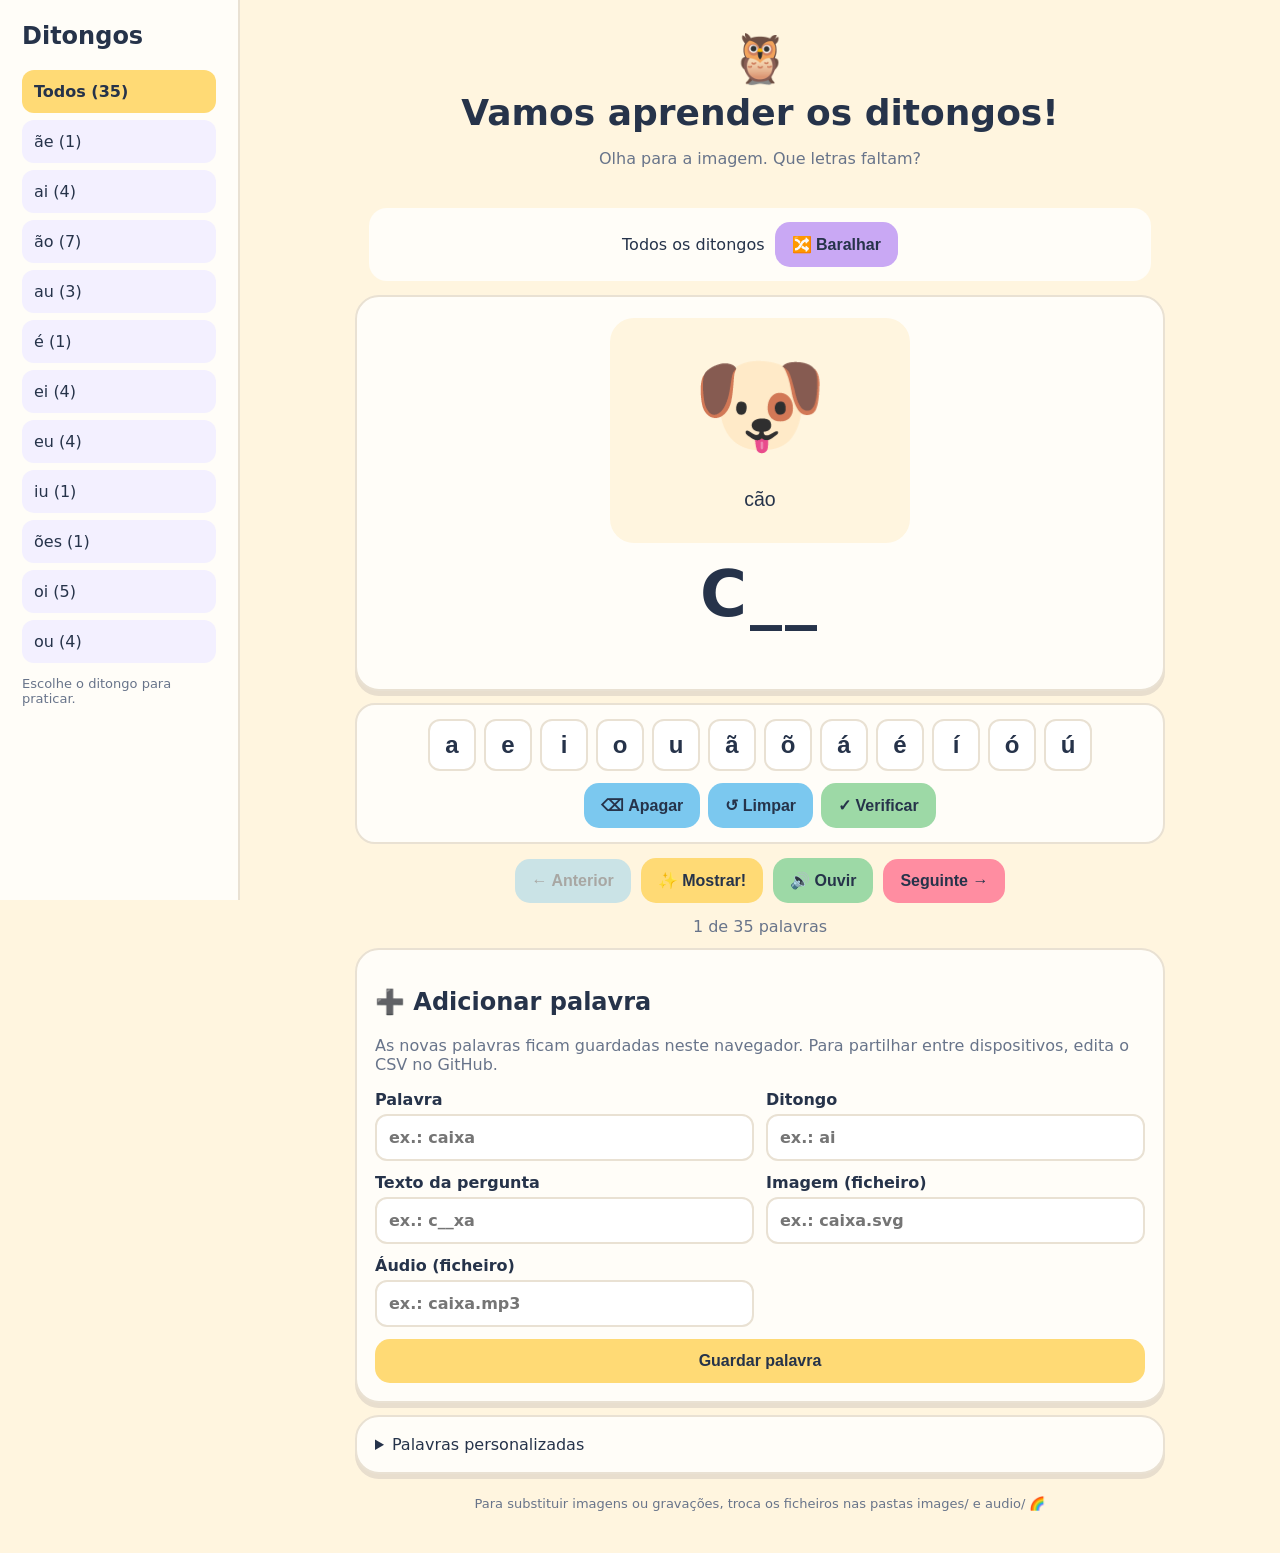
==== commit a1b9500c: "generate all audio, vowel biuttons" ====
--- a/index.html
+++ b/index.html
@@ -1 +1 @@
-<!doctype html><html lang="pt-PT"><head><meta charset="utf-8"><meta name="viewport" content="width=device-width,initial-scale=1"><meta name="theme-color" content="#fff5df"><title>Vamos aprender os ditongos!</title><link rel="stylesheet" href="css/style.css"></head><body><div class="layout"><aside id="sidebar" class="sidebar"><h2>Ditongos</h2><nav id="filters"></nav><p class="sidehint">Escolhe o ditongo para praticar.</p></aside><main><header><div class="mascot">🦉</div><h1>Vamos aprender os ditongos!</h1><p>Olha para a imagem. Que letras faltam?</p><button id="menuToggle" class="menu">☰ Ditongos</button></header><section class="toolbar"><span id="filterLabel">Todos</span><button id="shuffle" class="button purple">🔀 Baralhar</button></section><section class="card" aria-live="polite"><img id="picture" src="images/cao.svg" alt="Imagem da palavra"><div id="prompt" class="prompt">C__</div><div id="answer" class="answer"></div></section><div class="buttons"><button id="prev" class="button secondary">← Anterior</button><button id="reveal" class="button primary">✨ Mostrar!</button><button id="speak" class="button green">🔊 Ouvir</button><button id="next" class="button pink">Seguinte →</button></div><div id="count" class="count"></div><section class="panel"><h2>➕ Adicionar palavra</h2><p class="small">As novas palavras ficam guardadas neste navegador. Para partilhar entre dispositivos, edita o CSV no GitHub.</p><form id="addForm"><label>Palavra<input id="word" placeholder="ex.: caixa" required></label><label>Ditongo<input id="dip" placeholder="ex.: ai" required></label><label>Texto da pergunta<input id="question" placeholder="ex.: c__xa" required></label><label>Imagem (ficheiro)<input id="image" placeholder="ex.: caixa.svg" required></label><label>Áudio (ficheiro)<input id="sound" placeholder="ex.: caixa.mp3"></label><button class="button primary" type="submit">Guardar palavra</button></form></section><section class="panel"><details><summary>Palavras personalizadas</summary><div id="customList"></div></details></section><footer>Para substituir imagens ou gravações, troca os ficheiros nas pastas images/ e audio/ 🌈</footer></main></div><script src="js/app.js"></script></body></html>+<!doctype html><html lang="pt-PT"><head><meta charset="utf-8"><meta name="viewport" content="width=device-width,initial-scale=1"><meta name="theme-color" content="#fff5df"><title>Vamos aprender os ditongos!</title><link rel="stylesheet" href="css/style.css"></head><body><div class="layout"><aside id="sidebar" class="sidebar"><h2>Ditongos</h2><nav id="filters"></nav><p class="sidehint">Escolhe o ditongo para praticar.</p></aside><main><header><div class="mascot">🦉</div><h1>Vamos aprender os ditongos!</h1><p>Olha para a imagem. Que letras faltam?</p><button id="menuToggle" class="menu">☰ Ditongos</button></header><section class="toolbar"><span id="filterLabel">Todos</span><button id="shuffle" class="button purple">🔀 Baralhar</button></section><section class="card" aria-live="polite"><img id="picture" src="images/cao.svg" alt="Imagem da palavra"><div id="prompt" class="prompt">C__</div><div id="answer" class="answer"></div></section><section class="vowel-panel"><div id="vowels" class="vowels"></div><div class="vowel-actions"><button id="erase" class="button secondary">⌫ Apagar</button><button id="clear" class="button secondary">↺ Limpar</button><button id="check" class="button green">✓ Verificar</button></div></section><div class="buttons"><button id="prev" class="button secondary">← Anterior</button><button id="reveal" class="button primary">✨ Mostrar!</button><button id="speak" class="button green">🔊 Ouvir</button><button id="next" class="button pink">Seguinte →</button></div><div id="count" class="count"></div><section class="panel"><h2>➕ Adicionar palavra</h2><p class="small">As novas palavras ficam guardadas neste navegador. Para partilhar entre dispositivos, edita o CSV no GitHub.</p><form id="addForm"><label>Palavra<input id="word" placeholder="ex.: caixa" required></label><label>Ditongo<input id="dip" placeholder="ex.: ai" required></label><label>Texto da pergunta<input id="question" placeholder="ex.: c__xa" required></label><label>Imagem (ficheiro)<input id="image" placeholder="ex.: caixa.svg" required></label><label>Áudio (ficheiro)<input id="sound" placeholder="ex.: caixa.mp3"></label><button class="button primary" type="submit">Guardar palavra</button></form></section><section class="panel"><details><summary>Palavras personalizadas</summary><div id="customList"></div></details></section><footer>Para substituir imagens ou gravações, troca os ficheiros nas pastas images/ e audio/ 🌈</footer></main></div><script src="js/app.js"></script></body></html>
--- a/css/style.css
+++ b/css/style.css
@@ -1 +1,7 @@
 :root{--ink:#26334a;--muted:#68748a;--paper:#fffdf8;--bg:#fff5df;--pink:#ff8da1;--blue:#7bc8ef;--green:#9dd9a6;--yellow:#ffda75;--purple:#c9a8f4;--border:#e9e1d3}*{box-sizing:border-box}body{margin:0;background:var(--bg);color:var(--ink);font-family:system-ui,-apple-system,sans-serif}.layout{display:flex;min-height:100vh;align-items:flex-start}.sidebar{width:240px;min-width:240px;padding:22px;background:#fffdf8;border-right:2px solid var(--border);position:sticky;top:0;height:100vh;overflow:auto;flex-shrink:0}.sidebar h2{margin-top:0}.sidebar nav{display:grid;gap:7px}.filter{border:0;border-radius:12px;padding:12px;text-align:left;background:#f3f0ff;color:var(--ink);font:inherit;cursor:pointer}.filter.active{background:var(--yellow);font-weight:800}.sidehint{font-size:13px;color:var(--muted)}main{max-width:850px;flex:1;min-width:0;margin:0 auto;padding:20px}header{text-align:center;padding:10px}.mascot{font-size:48px}h1{margin:5px;font-size:clamp(25px,4vw,36px)}header p,.small{color:var(--muted)}.menu{display:none}.toolbar,.buttons{display:flex;gap:10px;justify-content:center;align-items:center;flex-wrap:wrap;margin:14px}.toolbar{background:var(--paper);padding:14px;border-radius:18px}.card,.panel{background:var(--paper);border:2px solid var(--border);border-radius:24px;padding:18px;margin:12px 0;box-shadow:0 5px 0 #e8dece}.card{min-height:350px;display:flex;flex-direction:column;align-items:center;justify-content:center;text-align:center}.card img{width:min(300px,75vw);height:230px;object-fit:contain}.prompt{font-size:clamp(40px,9vw,64px);font-weight:900;letter-spacing:3px;margin:12px}.target{color:#e66a86;background:#fff0f2;border-radius:10px;padding:0 5px}.answer{color:var(--muted);min-height:28px}.button{border:0;border-radius:15px;padding:13px 17px;font-size:16px;font-weight:800;cursor:pointer;color:var(--ink)}.primary{background:var(--yellow)}.secondary{background:var(--blue)}.green{background:var(--green)}.pink{background:var(--pink)}.purple{background:var(--purple)}.button:disabled{opacity:.4}.count{text-align:center;color:var(--muted)}form{display:grid;gap:12px;grid-template-columns:1fr 1fr}label{font-weight:700}input{width:100%;padding:12px;border:2px solid var(--border);border-radius:12px;margin-top:5px;font:inherit}form button{grid-column:1/-1}.worditem{padding:8px;border-bottom:1px solid var(--border)}footer{text-align:center;color:var(--muted);font-size:13px;margin:22px}@media(max-width:700px){.layout{display:block}.sidebar{display:none;position:fixed;z-index:5;box-shadow:0 0 0 100vmax #0006;width:260px}.sidebar.open{display:block}.menu{display:inline-block;padding:9px;border:0;border-radius:10px;background:var(--purple)}main{padding:12px}.card{min-height:300px}.card img{height:190px}form{grid-template-columns:1fr}}
+
+.vowel-panel{background:var(--paper);border:2px solid var(--border);border-radius:20px;padding:14px;margin:12px 0;text-align:center}
+.vowels{display:flex;justify-content:center;flex-wrap:wrap;gap:8px}
+.vowel{min-width:48px;border:2px solid var(--border);border-radius:12px;background:#fff;padding:10px 14px;font-size:24px;font-weight:800;color:var(--ink);cursor:pointer}
+.vowel:active{transform:scale(.96);background:var(--yellow)}
+.vowel-actions{display:flex;justify-content:center;flex-wrap:wrap;gap:8px;margin-top:12px}
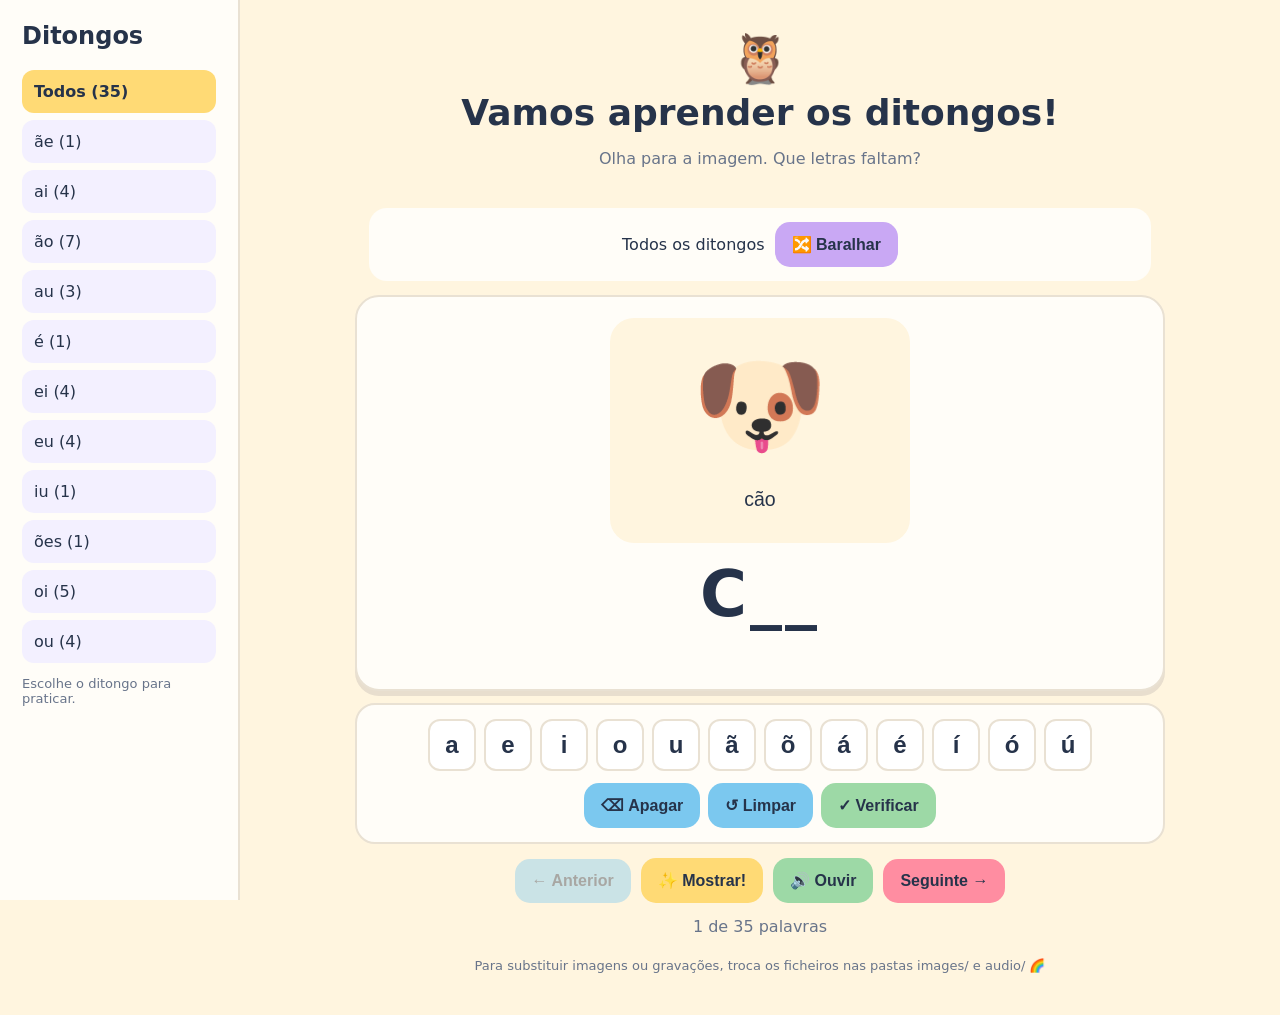
==== commit cd4c33c6: "remove bottom jumkl" ====
--- a/index.html
+++ b/index.html
@@ -1 +1 @@
-<!doctype html><html lang="pt-PT"><head><meta charset="utf-8"><meta name="viewport" content="width=device-width,initial-scale=1"><meta name="theme-color" content="#fff5df"><title>Vamos aprender os ditongos!</title><link rel="stylesheet" href="css/style.css"></head><body><div class="layout"><aside id="sidebar" class="sidebar"><h2>Ditongos</h2><nav id="filters"></nav><p class="sidehint">Escolhe o ditongo para praticar.</p></aside><main><header><div class="mascot">🦉</div><h1>Vamos aprender os ditongos!</h1><p>Olha para a imagem. Que letras faltam?</p><button id="menuToggle" class="menu">☰ Ditongos</button></header><section class="toolbar"><span id="filterLabel">Todos</span><button id="shuffle" class="button purple">🔀 Baralhar</button></section><section class="card" aria-live="polite"><img id="picture" src="images/cao.svg" alt="Imagem da palavra"><div id="prompt" class="prompt">C__</div><div id="answer" class="answer"></div></section><section class="vowel-panel"><div id="vowels" class="vowels"></div><div class="vowel-actions"><button id="erase" class="button secondary">⌫ Apagar</button><button id="clear" class="button secondary">↺ Limpar</button><button id="check" class="button green">✓ Verificar</button></div></section><div class="buttons"><button id="prev" class="button secondary">← Anterior</button><button id="reveal" class="button primary">✨ Mostrar!</button><button id="speak" class="button green">🔊 Ouvir</button><button id="next" class="button pink">Seguinte →</button></div><div id="count" class="count"></div><section class="panel"><h2>➕ Adicionar palavra</h2><p class="small">As novas palavras ficam guardadas neste navegador. Para partilhar entre dispositivos, edita o CSV no GitHub.</p><form id="addForm"><label>Palavra<input id="word" placeholder="ex.: caixa" required></label><label>Ditongo<input id="dip" placeholder="ex.: ai" required></label><label>Texto da pergunta<input id="question" placeholder="ex.: c__xa" required></label><label>Imagem (ficheiro)<input id="image" placeholder="ex.: caixa.svg" required></label><label>Áudio (ficheiro)<input id="sound" placeholder="ex.: caixa.mp3"></label><button class="button primary" type="submit">Guardar palavra</button></form></section><section class="panel"><details><summary>Palavras personalizadas</summary><div id="customList"></div></details></section><footer>Para substituir imagens ou gravações, troca os ficheiros nas pastas images/ e audio/ 🌈</footer></main></div><script src="js/app.js"></script></body></html>+<!doctype html><html lang="pt-PT"><head><meta charset="utf-8"><meta name="viewport" content="width=device-width,initial-scale=1"><meta name="theme-color" content="#fff5df"><title>Vamos aprender os ditongos!</title><link rel="stylesheet" href="css/style.css"></head><body><div class="layout"><aside id="sidebar" class="sidebar"><h2>Ditongos</h2><nav id="filters"></nav><p class="sidehint">Escolhe o ditongo para praticar.</p></aside><main><header><div class="mascot">🦉</div><h1>Vamos aprender os ditongos!</h1><p>Olha para a imagem. Que letras faltam?</p><button id="menuToggle" class="menu">☰ Ditongos</button></header><section class="toolbar"><span id="filterLabel">Todos</span><button id="shuffle" class="button purple">🔀 Baralhar</button></section><section class="card" aria-live="polite"><img id="picture" src="images/cao.svg" alt="Imagem da palavra"><div id="prompt" class="prompt">C__</div><div id="answer" class="answer"></div></section><section class="vowel-panel"><div id="vowels" class="vowels"></div><div class="vowel-actions"><button id="erase" class="button secondary">⌫ Apagar</button><button id="clear" class="button secondary">↺ Limpar</button><button id="check" class="button green">✓ Verificar</button></div></section><div class="buttons"><button id="prev" class="button secondary">← Anterior</button><button id="reveal" class="button primary">✨ Mostrar!</button><button id="speak" class="button green">🔊 Ouvir</button><button id="next" class="button pink">Seguinte →</button></div><div id="count" class="count"></div><footer>Para substituir imagens ou gravações, troca os ficheiros nas pastas images/ e audio/ 🌈</footer></main></div><script src="js/app.js"></script></body></html>
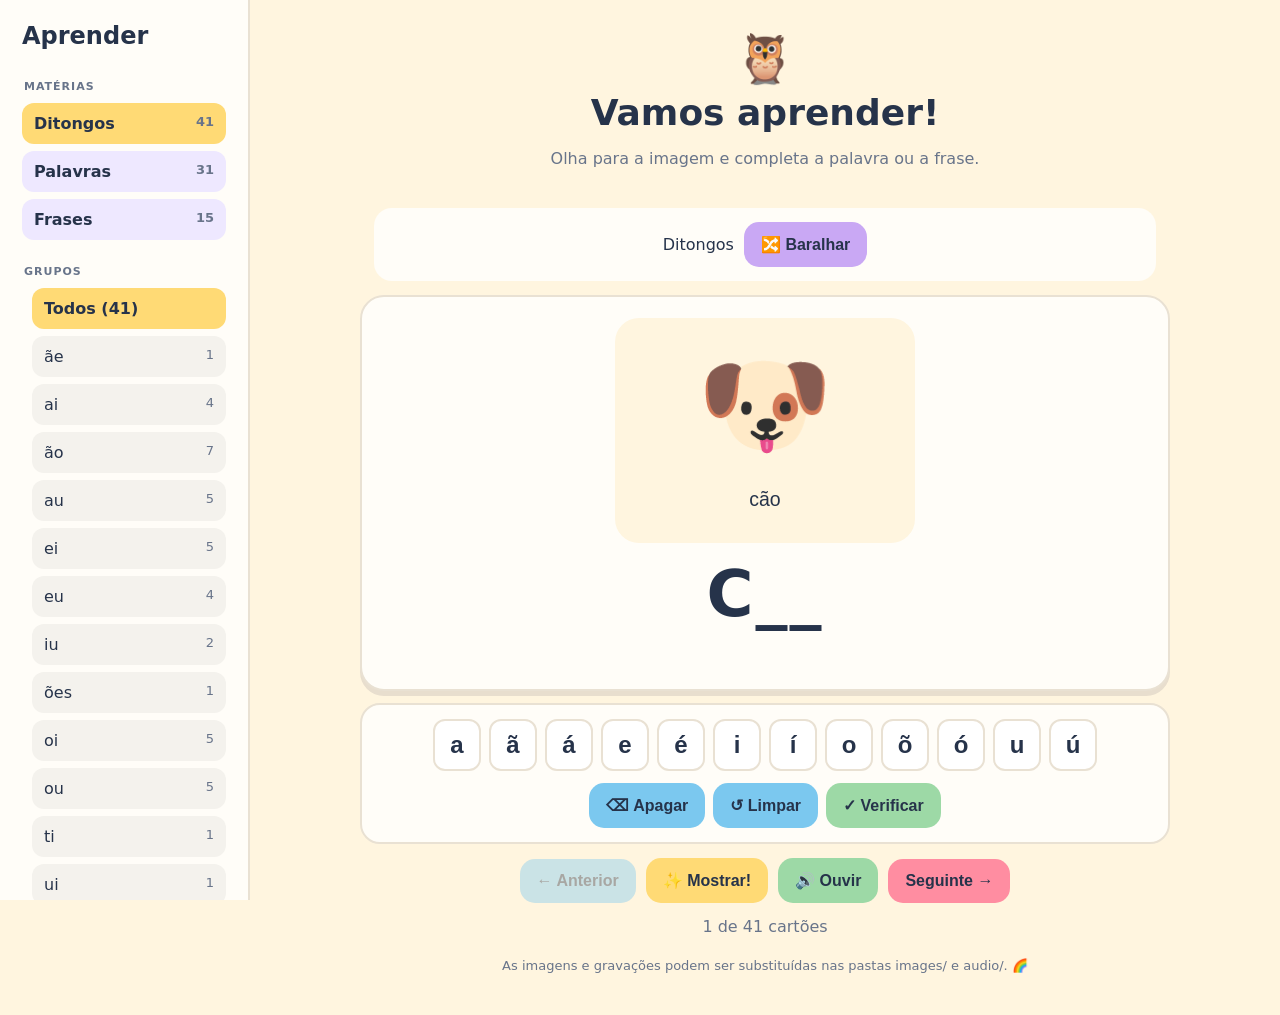
==== commit 56f0e886: "now phrases, words, ditongos" ====
--- a/index.html
+++ b/index.html
@@ -1 +1,11 @@
-<!doctype html><html lang="pt-PT"><head><meta charset="utf-8"><meta name="viewport" content="width=device-width,initial-scale=1"><meta name="theme-color" content="#fff5df"><title>Vamos aprender os ditongos!</title><link rel="stylesheet" href="css/style.css"></head><body><div class="layout"><aside id="sidebar" class="sidebar"><h2>Ditongos</h2><nav id="filters"></nav><p class="sidehint">Escolhe o ditongo para praticar.</p></aside><main><header><div class="mascot">🦉</div><h1>Vamos aprender os ditongos!</h1><p>Olha para a imagem. Que letras faltam?</p><button id="menuToggle" class="menu">☰ Ditongos</button></header><section class="toolbar"><span id="filterLabel">Todos</span><button id="shuffle" class="button purple">🔀 Baralhar</button></section><section class="card" aria-live="polite"><img id="picture" src="images/cao.svg" alt="Imagem da palavra"><div id="prompt" class="prompt">C__</div><div id="answer" class="answer"></div></section><section class="vowel-panel"><div id="vowels" class="vowels"></div><div class="vowel-actions"><button id="erase" class="button secondary">⌫ Apagar</button><button id="clear" class="button secondary">↺ Limpar</button><button id="check" class="button green">✓ Verificar</button></div></section><div class="buttons"><button id="prev" class="button secondary">← Anterior</button><button id="reveal" class="button primary">✨ Mostrar!</button><button id="speak" class="button green">🔊 Ouvir</button><button id="next" class="button pink">Seguinte →</button></div><div id="count" class="count"></div><footer>Para substituir imagens ou gravações, troca os ficheiros nas pastas images/ e audio/ 🌈</footer></main></div><script src="js/app.js"></script></body></html>+<!doctype html>
+<html lang="pt-PT">
+<head><meta charset="utf-8"><meta name="viewport" content="width=device-width,initial-scale=1"><meta name="theme-color" content="#fff5df"><title>Vamos aprender!</title><link rel="stylesheet" href="css/style.css"></head>
+<body><div class="layout">
+<aside id="sidebar" class="sidebar"><h2 id="sidebarTitle">Aprender</h2><nav id="filters"></nav><p class="sidehint">Escolhe uma matéria e depois um grupo.</p></aside>
+<main><header><div class="mascot">🦉</div><h1>Vamos aprender!</h1><p>Olha para a imagem e completa a palavra ou a frase.</p><button id="menuToggle" class="menu">☰ Matérias</button></header>
+<section class="toolbar"><span id="filterLabel">Ditongos</span><button id="shuffle" class="button purple">🔀 Baralhar</button></section>
+<section class="card" aria-live="polite"><img id="picture" src="images/cao.svg" alt="Imagem da palavra"><div id="prompt" class="prompt">C__</div><div id="answer" class="answer"></div></section>
+<section class="vowel-panel"><div id="vowels" class="vowels"></div><div class="vowel-actions"><button id="erase" class="button secondary">⌫ Apagar</button><button id="clear" class="button secondary">↺ Limpar</button><button id="check" class="button green">✓ Verificar</button></div></section>
+<div class="buttons"><button id="prev" class="button secondary">← Anterior</button><button id="reveal" class="button primary">✨ Mostrar!</button><button id="speak" class="button green">🔊 Ouvir</button><button id="next" class="button pink">Seguinte →</button></div>
+<div id="count" class="count"></div><footer>As imagens e gravações podem ser substituídas nas pastas images/ e audio/. 🌈</footer></main></div><script src="js/app.js"></script></body></html>
--- a/css/style.css
+++ b/css/style.css
@@ -1,7 +1,10 @@
-:root{--ink:#26334a;--muted:#68748a;--paper:#fffdf8;--bg:#fff5df;--pink:#ff8da1;--blue:#7bc8ef;--green:#9dd9a6;--yellow:#ffda75;--purple:#c9a8f4;--border:#e9e1d3}*{box-sizing:border-box}body{margin:0;background:var(--bg);color:var(--ink);font-family:system-ui,-apple-system,sans-serif}.layout{display:flex;min-height:100vh;align-items:flex-start}.sidebar{width:240px;min-width:240px;padding:22px;background:#fffdf8;border-right:2px solid var(--border);position:sticky;top:0;height:100vh;overflow:auto;flex-shrink:0}.sidebar h2{margin-top:0}.sidebar nav{display:grid;gap:7px}.filter{border:0;border-radius:12px;padding:12px;text-align:left;background:#f3f0ff;color:var(--ink);font:inherit;cursor:pointer}.filter.active{background:var(--yellow);font-weight:800}.sidehint{font-size:13px;color:var(--muted)}main{max-width:850px;flex:1;min-width:0;margin:0 auto;padding:20px}header{text-align:center;padding:10px}.mascot{font-size:48px}h1{margin:5px;font-size:clamp(25px,4vw,36px)}header p,.small{color:var(--muted)}.menu{display:none}.toolbar,.buttons{display:flex;gap:10px;justify-content:center;align-items:center;flex-wrap:wrap;margin:14px}.toolbar{background:var(--paper);padding:14px;border-radius:18px}.card,.panel{background:var(--paper);border:2px solid var(--border);border-radius:24px;padding:18px;margin:12px 0;box-shadow:0 5px 0 #e8dece}.card{min-height:350px;display:flex;flex-direction:column;align-items:center;justify-content:center;text-align:center}.card img{width:min(300px,75vw);height:230px;object-fit:contain}.prompt{font-size:clamp(40px,9vw,64px);font-weight:900;letter-spacing:3px;margin:12px}.target{color:#e66a86;background:#fff0f2;border-radius:10px;padding:0 5px}.answer{color:var(--muted);min-height:28px}.button{border:0;border-radius:15px;padding:13px 17px;font-size:16px;font-weight:800;cursor:pointer;color:var(--ink)}.primary{background:var(--yellow)}.secondary{background:var(--blue)}.green{background:var(--green)}.pink{background:var(--pink)}.purple{background:var(--purple)}.button:disabled{opacity:.4}.count{text-align:center;color:var(--muted)}form{display:grid;gap:12px;grid-template-columns:1fr 1fr}label{font-weight:700}input{width:100%;padding:12px;border:2px solid var(--border);border-radius:12px;margin-top:5px;font:inherit}form button{grid-column:1/-1}.worditem{padding:8px;border-bottom:1px solid var(--border)}footer{text-align:center;color:var(--muted);font-size:13px;margin:22px}@media(max-width:700px){.layout{display:block}.sidebar{display:none;position:fixed;z-index:5;box-shadow:0 0 0 100vmax #0006;width:260px}.sidebar.open{display:block}.menu{display:inline-block;padding:9px;border:0;border-radius:10px;background:var(--purple)}main{padding:12px}.card{min-height:300px}.card img{height:190px}form{grid-template-columns:1fr}}
-
-.vowel-panel{background:var(--paper);border:2px solid var(--border);border-radius:20px;padding:14px;margin:12px 0;text-align:center}
-.vowels{display:flex;justify-content:center;flex-wrap:wrap;gap:8px}
-.vowel{min-width:48px;border:2px solid var(--border);border-radius:12px;background:#fff;padding:10px 14px;font-size:24px;font-weight:800;color:var(--ink);cursor:pointer}
-.vowel:active{transform:scale(.96);background:var(--yellow)}
-.vowel-actions{display:flex;justify-content:center;flex-wrap:wrap;gap:8px;margin-top:12px}
+ :root{--ink:#26334a;--muted:#68748a;--paper:#fffdf8;--bg:#fff5df;--pink:#ff8da1;--blue:#7bc8ef;--green:#9dd9a6;--yellow:#ffda75;--purple:#c9a8f4;--border:#e9e1d3}
+*{box-sizing:border-box}body{margin:0;background:var(--bg);color:var(--ink);font-family:system-ui,-apple-system,sans-serif}
+.layout{display:flex;min-height:100vh;align-items:flex-start}.sidebar{width:250px;min-width:250px;padding:22px;background:var(--paper);border-right:2px solid var(--border);position:sticky;top:0;height:100vh;overflow:auto;flex-shrink:0}
+.sidebar h2{margin:0 0 20px}.sidebar nav{display:grid;gap:7px}.filter{border:0;border-radius:12px;padding:11px 12px;text-align:left;background:#f3f0ff;color:var(--ink);font:inherit;cursor:pointer;display:flex;justify-content:space-between;gap:8px}.filter span{color:var(--muted);font-size:13px}.filter.active{background:var(--yellow);font-weight:800}.category-filter{font-weight:750;background:#eee8ff}.group-filter{margin-left:10px;background:#f4f2ed}.nav-caption{font-size:11px;font-weight:900;letter-spacing:1px;color:var(--muted);margin:10px 2px 3px}.group-caption{margin-top:18px}.sidehint{font-size:13px;color:var(--muted);margin-top:20px}
+main{max-width:850px;flex:1;min-width:0;margin:0 auto;padding:20px}header{text-align:center;padding:10px}.mascot{font-size:48px}h1{margin:5px;font-size:clamp(25px,4vw,36px)}header p,.small{color:var(--muted)}.menu{display:none}
+.toolbar,.buttons{display:flex;gap:10px;justify-content:center;align-items:center;flex-wrap:wrap;margin:14px}.toolbar{background:var(--paper);padding:14px;border-radius:18px}.card{background:var(--paper);border:2px solid var(--border);border-radius:24px;padding:18px;margin:12px 0;box-shadow:0 5px 0 #e8dece;min-height:350px;display:flex;flex-direction:column;align-items:center;justify-content:center;text-align:center}
+.card img{width:min(300px,75vw);height:230px;object-fit:contain}.card img[hidden]{display:none}.prompt{font-size:clamp(38px,8vw,64px);font-weight:900;letter-spacing:2px;margin:12px;overflow-wrap:anywhere}.answer{color:var(--muted);min-height:28px}
+.button{border:0;border-radius:15px;padding:13px 17px;font-size:16px;font-weight:800;cursor:pointer;color:var(--ink)}.primary{background:var(--yellow)}.secondary{background:var(--blue)}.green{background:var(--green)}.pink{background:var(--pink)}.purple{background:var(--purple)}.button:disabled{opacity:.4}.count{text-align:center;color:var(--muted)}
+footer{text-align:center;color:var(--muted);font-size:13px;margin:22px}.vowel-panel{background:var(--paper);border:2px solid var(--border);border-radius:20px;padding:14px;margin:12px 0;text-align:center}.vowels{display:flex;justify-content:center;flex-wrap:wrap;gap:8px}.vowel{min-width:48px;border:2px solid var(--border);border-radius:12px;background:#fff;padding:10px 14px;font-size:24px;font-weight:800;color:var(--ink);cursor:pointer}.vowel:active{transform:scale(.96);background:var(--yellow)}.vowel-actions{display:flex;justify-content:center;flex-wrap:wrap;gap:8px;margin-top:12px}
+@media(max-width:700px){.layout{display:block}.sidebar{display:none;position:fixed;z-index:5;box-shadow:0 0 0 100vmax #0006;width:270px}.sidebar.open{display:block}.menu{display:inline-block;padding:9px;border:0;border-radius:10px;background:var(--purple)}main{padding:12px}.card{min-height:280px}.card img{height:190px}}
